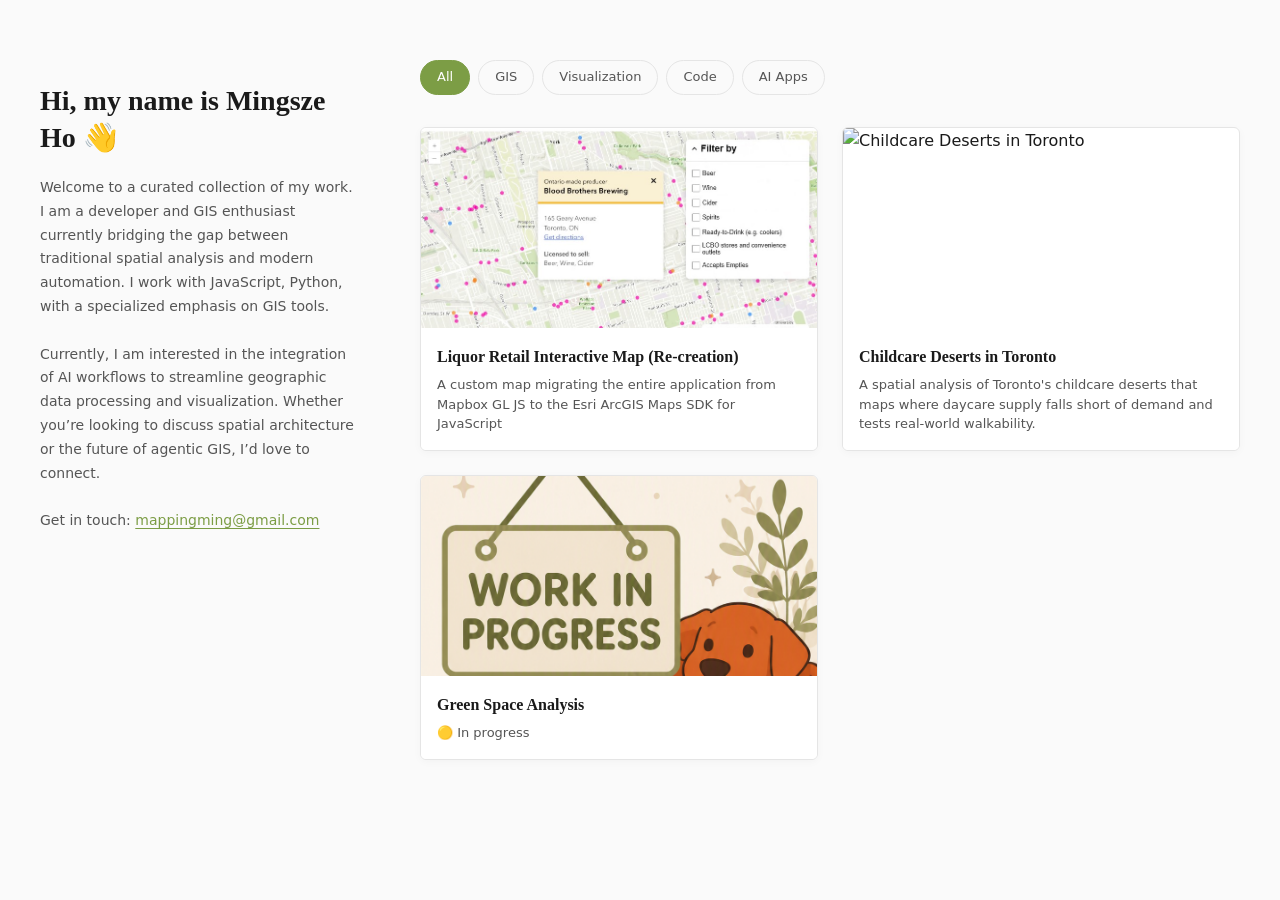
==== index.html @ 1a4d50a3 "Updated with Childcare Desert in Toronto" ====
<!doctype html>
<html lang="en">
  <head>
    <meta charset="UTF-8" />
    <meta name="viewport" content="width=device-width, initial-scale=1.0" />
    <title>Mingsze Ho | Portfolio</title>
    <link rel="icon" type="image/png" href="img/favicon.png" />
    <link rel="stylesheet" href="styles.css" />
  </head>
  <body>
    <div class="layout-wrapper">
      <aside class="sidebar">
        <h1>Hi, my name is Mingsze Ho 👋</h1>
        <div class="intro">
          Welcome to a curated collection of my work. I am a developer and GIS
          enthusiast currently bridging the gap between traditional spatial
          analysis and modern automation. I work with JavaScript, Python, with a
          specialized emphasis on GIS tools. <br /><br />

          Currently, I am interested in the integration of AI workflows to
          streamline geographic data processing and visualization. Whether
          you’re looking to discuss spatial architecture or the future of
          agentic GIS, I’d love to connect. <br /><br />Get in touch:
          <a href="mailto:mappingming@gmail.com">mappingming@gmail.com </a>
        </div>
      </aside>

      <main class="main-content">
        <div class="tags" id="tagContainer"></div>
        <div id="projects"></div>
      </main>
    </div>

    <script src="script.js"></script>
  </body>
</html>
---- styles.css ----
:root {
  --bg: #fafafa;
  --bg2: #f0f0f0;
  --sand: #bea694;
  --ink: #1a1a1a;
  --ink2: #555555;
  --ink3: #888888;
  --olive: #7c9d45;
  --olive-dk: #566427;
  --rule: #e5e5e5;
  --font-serif: "Lora", Georgia, serif;
  --font-sans: "Inter", system-ui, -apple-system, sans-serif;
}

body {
  margin: 0;
  font-family: var(--font-sans);
  background: var(--bg);
  color: var(--ink);
  line-height: 1.6;
}

.layout-wrapper {
  display: flex;
  max-width: 1400px;
  margin: 0 auto;
  padding: 60px 40px;
  gap: 60px;
}

.sidebar {
  flex: 0 0 320px;
  position: sticky;
  top: 60px;
  height: fit-content;
}

h1 {
  font-size: 28px;
  margin-bottom: 20px;
  font-family: var(--font-serif);
  font-weight: 600;
  line-height: 1.3;
}

.intro {
  color: var(--ink2);
  font-size: 14px;
  line-height: 1.7;
}

.main-content {
  flex: 1;
}

.tags {
  display: flex;
  flex-wrap: wrap;
  gap: 8px;
  margin-bottom: 32px;
}

.tag {
  display: inline-block;
  padding: 6px 16px;
  background: transparent;
  border: 1px solid var(--rule);
  border-radius: 20px;
  cursor: pointer;
  font-size: 13px;
  font-weight: 500;
  color: var(--ink2);
  transition: all 0.25s ease;
}

.tag:hover {
  border-color: var(--olive-dk);
  color: var(--olive-dk);
}

.tag.active {
  background: var(--olive);
  color: #ffffff;
  border-color: var(--olive);
}

#projects {
  display: grid;
  grid-template-columns: repeat(auto-fill, minmax(280px, 1fr));
  gap: 24px;
}

.project {
  background: #ffffff;
  border-radius: 6px;
  border: 1px solid var(--rule);
  overflow: hidden;
  box-shadow: 0 2px 8px rgba(0, 0, 0, 0.03);
  transition:
    transform 0.25s ease,
    box-shadow 0.25s ease;
}

.project:hover {
  transform: translateY(-4px);
  box-shadow: 0 8px 20px rgba(0, 0, 0, 0.08);
}

.project-card-link {
  display: flex;
  flex-direction: column;
  height: 100%;
  color: inherit;
  text-decoration: none;
}

.project-card-link:hover {
  text-decoration: none;
}

.project img {
  width: 100%;
  height: 200px;
  object-fit: cover;
  display: block;
  transition: transform 0.4s ease;
}

.project:hover img {
  transform: scale(1.03);
}

.project-content {
  padding: 16px;
  background: #ffffff;
  flex-grow: 1;
  display: flex;
  flex-direction: column;
}

.project-title {
  font-size: 16px;
  font-weight: 600;
  margin-bottom: 6px;
  color: var(--ink);
  font-family: var(--font-serif);
}

.project-desc {
  font-size: 13px;
  color: var(--ink2);
  line-height: 1.5;
}

a {
  color: var(--olive);
  text-decoration: underline;
  text-underline-offset: 3px;
  transition: color 0.2s ease;
}

a:hover {
  color: var(--olive-dk);
}

/* RESPONSIVE LAYOUT (Mobile / Tablet) */
@media (max-width: 900px) {
  .layout-wrapper {
    flex-direction: column;
    padding: 30px 20px;
    gap: 32px;
  }

  .sidebar {
    flex: none;
    width: 100%;
    position: static;
  }

  #projects {
    grid-template-columns: repeat(auto-fill, minmax(240px, 1fr));
  }
}
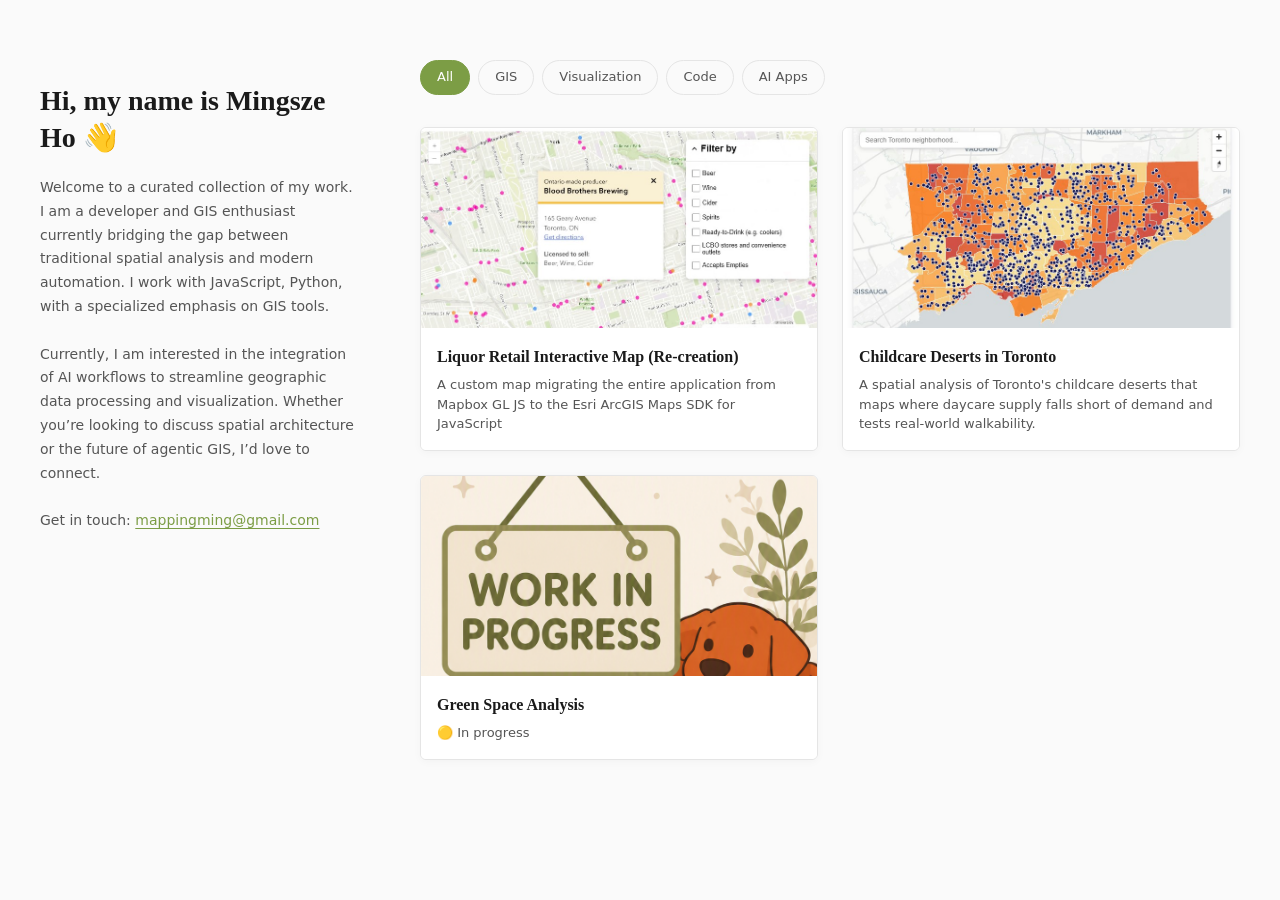
==== commit 771775d0: "fix: update favicon paths" ====
--- a/index.html
+++ b/index.html
@@ -4,7 +4,7 @@
     <meta charset="UTF-8" />
     <meta name="viewport" content="width=device-width, initial-scale=1.0" />
     <title>Mingsze Ho | Portfolio</title>
-    <link rel="icon" type="image/png" href="img/favicon.png" />
+    <link rel="icon" type="image/png" href="./img/favicon.png" />
     <link rel="stylesheet" href="styles.css" />
   </head>
   <body>
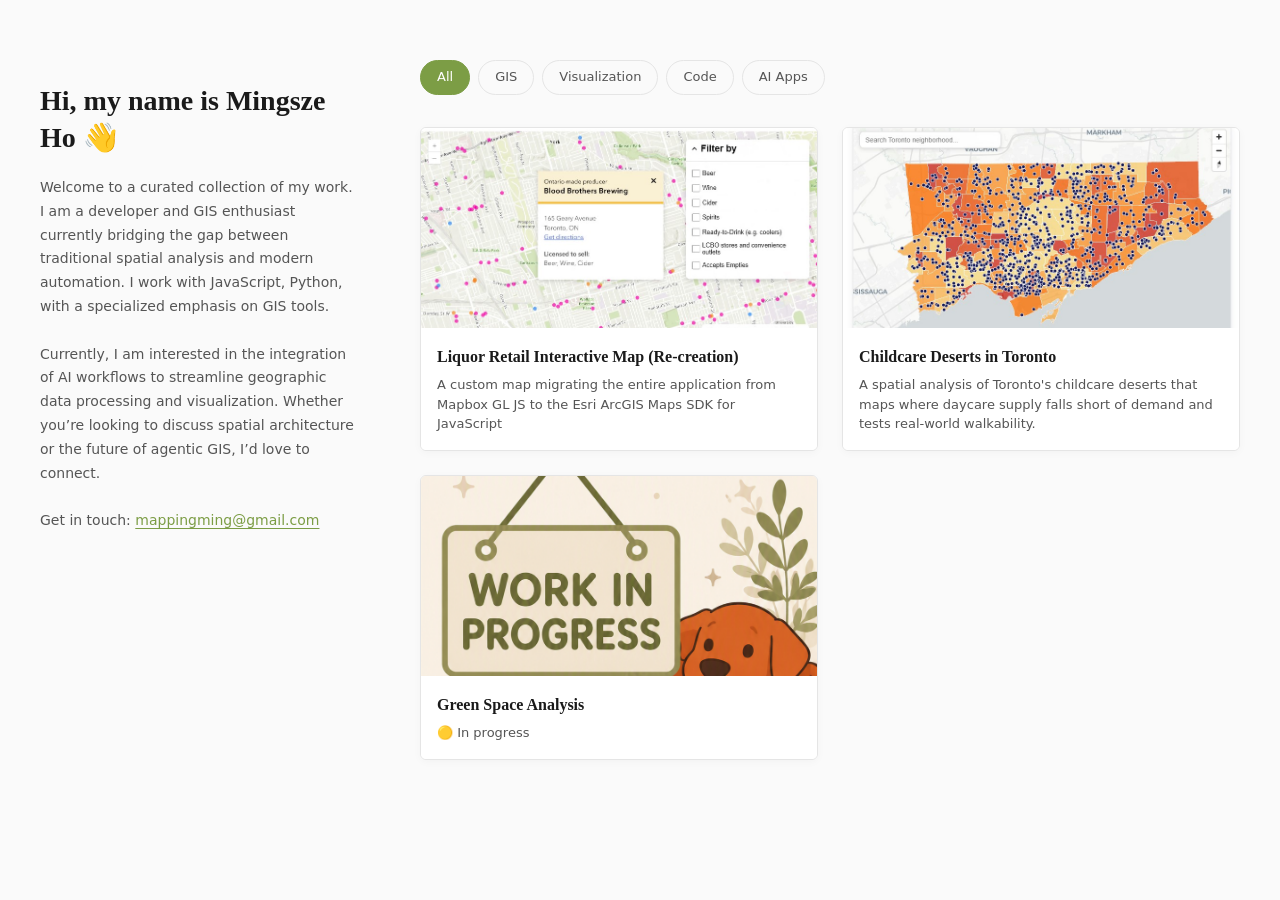
==== commit c74db2ac: "fix: favicon" ====
--- a/index.html
+++ b/index.html
@@ -4,7 +4,7 @@
     <meta charset="UTF-8" />
     <meta name="viewport" content="width=device-width, initial-scale=1.0" />
     <title>Mingsze Ho | Portfolio</title>
-    <link rel="icon" type="image/png" href="./img/favicon.png" />
+    <link rel="icon" type="image/png" href="img/favicon.png" />
     <link rel="stylesheet" href="styles.css" />
   </head>
   <body>
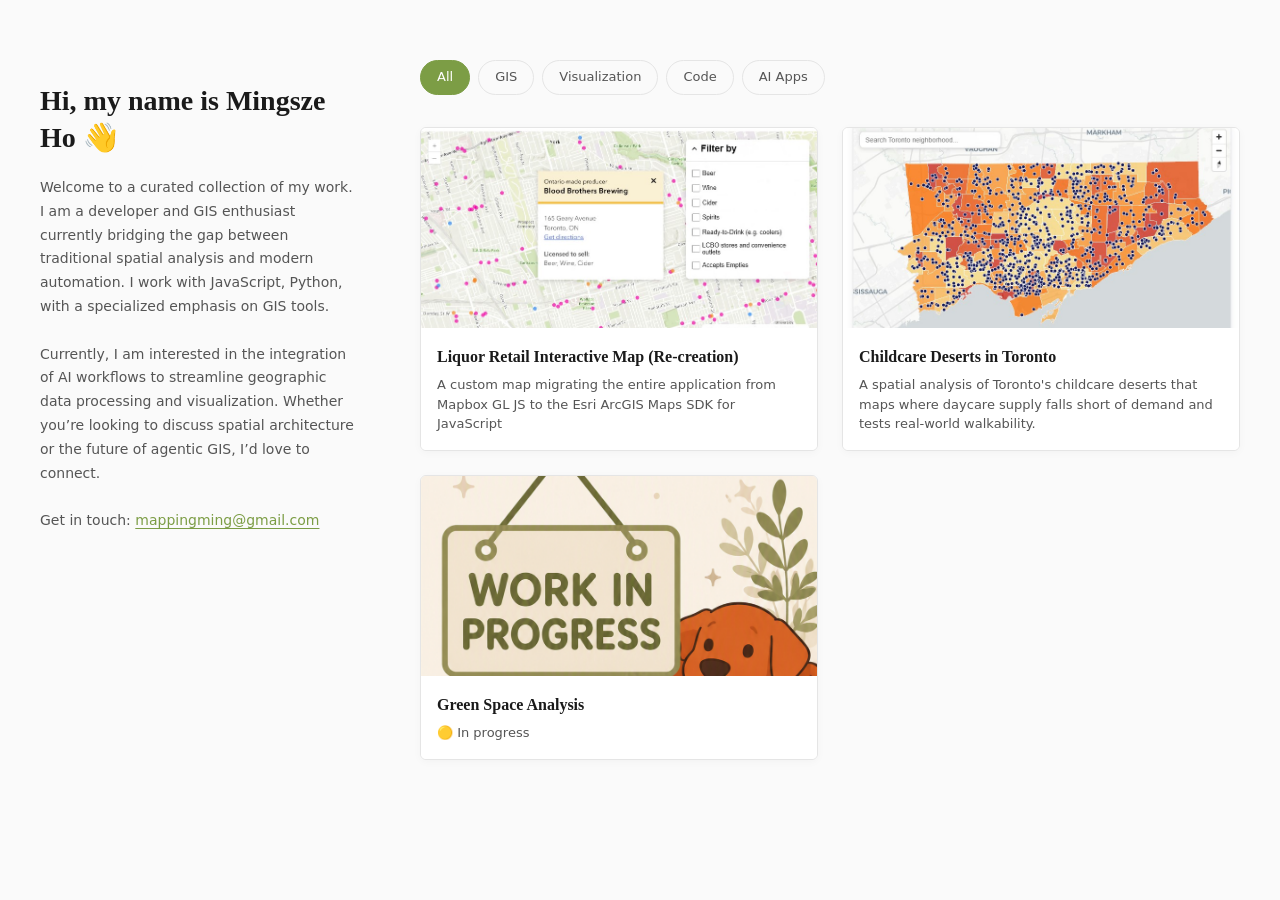
==== commit 3590587c: "change icon name" ====
--- a/index.html
+++ b/index.html
@@ -4,7 +4,7 @@
     <meta charset="UTF-8" />
     <meta name="viewport" content="width=device-width, initial-scale=1.0" />
     <title>Mingsze Ho | Portfolio</title>
-    <link rel="icon" type="image/png" href="img/favicon.png" />
+    <link rel="icon" type="image/png" href="img/icon.png" />
     <link rel="stylesheet" href="styles.css" />
   </head>
   <body>
